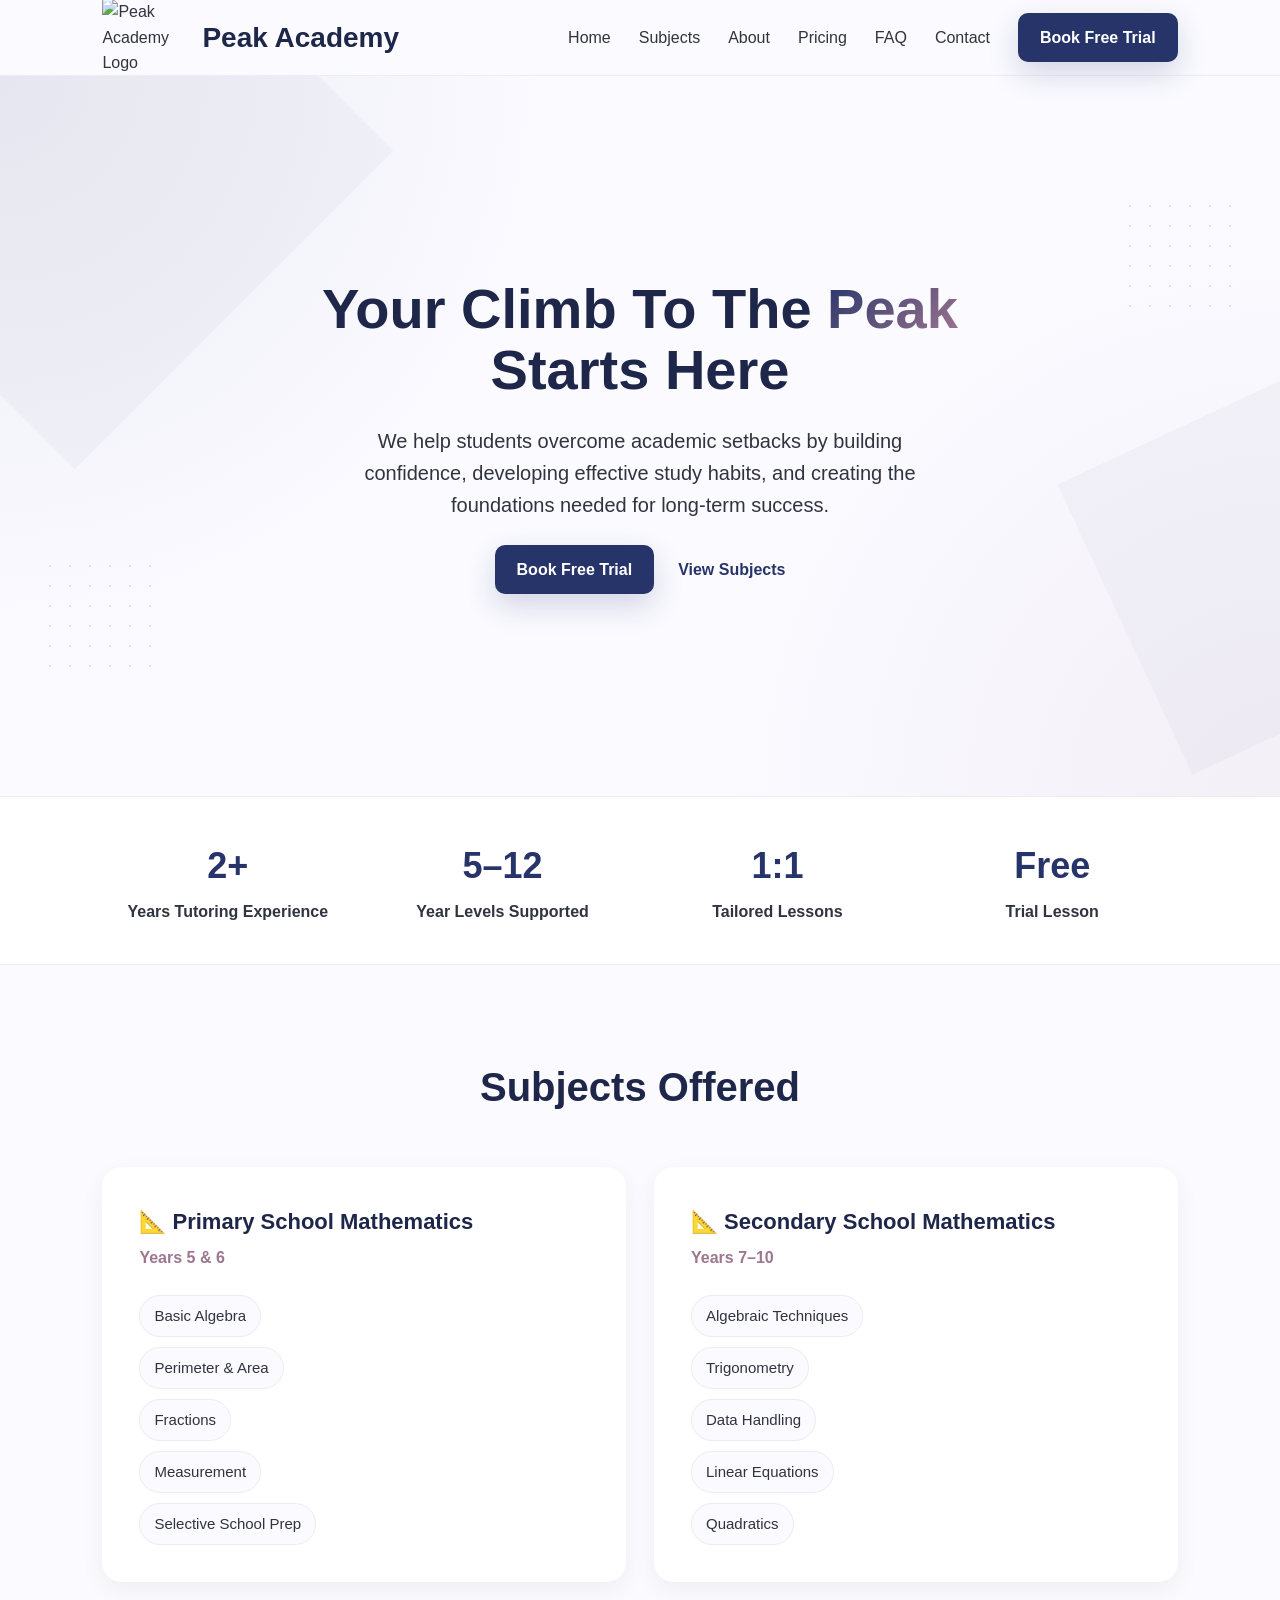
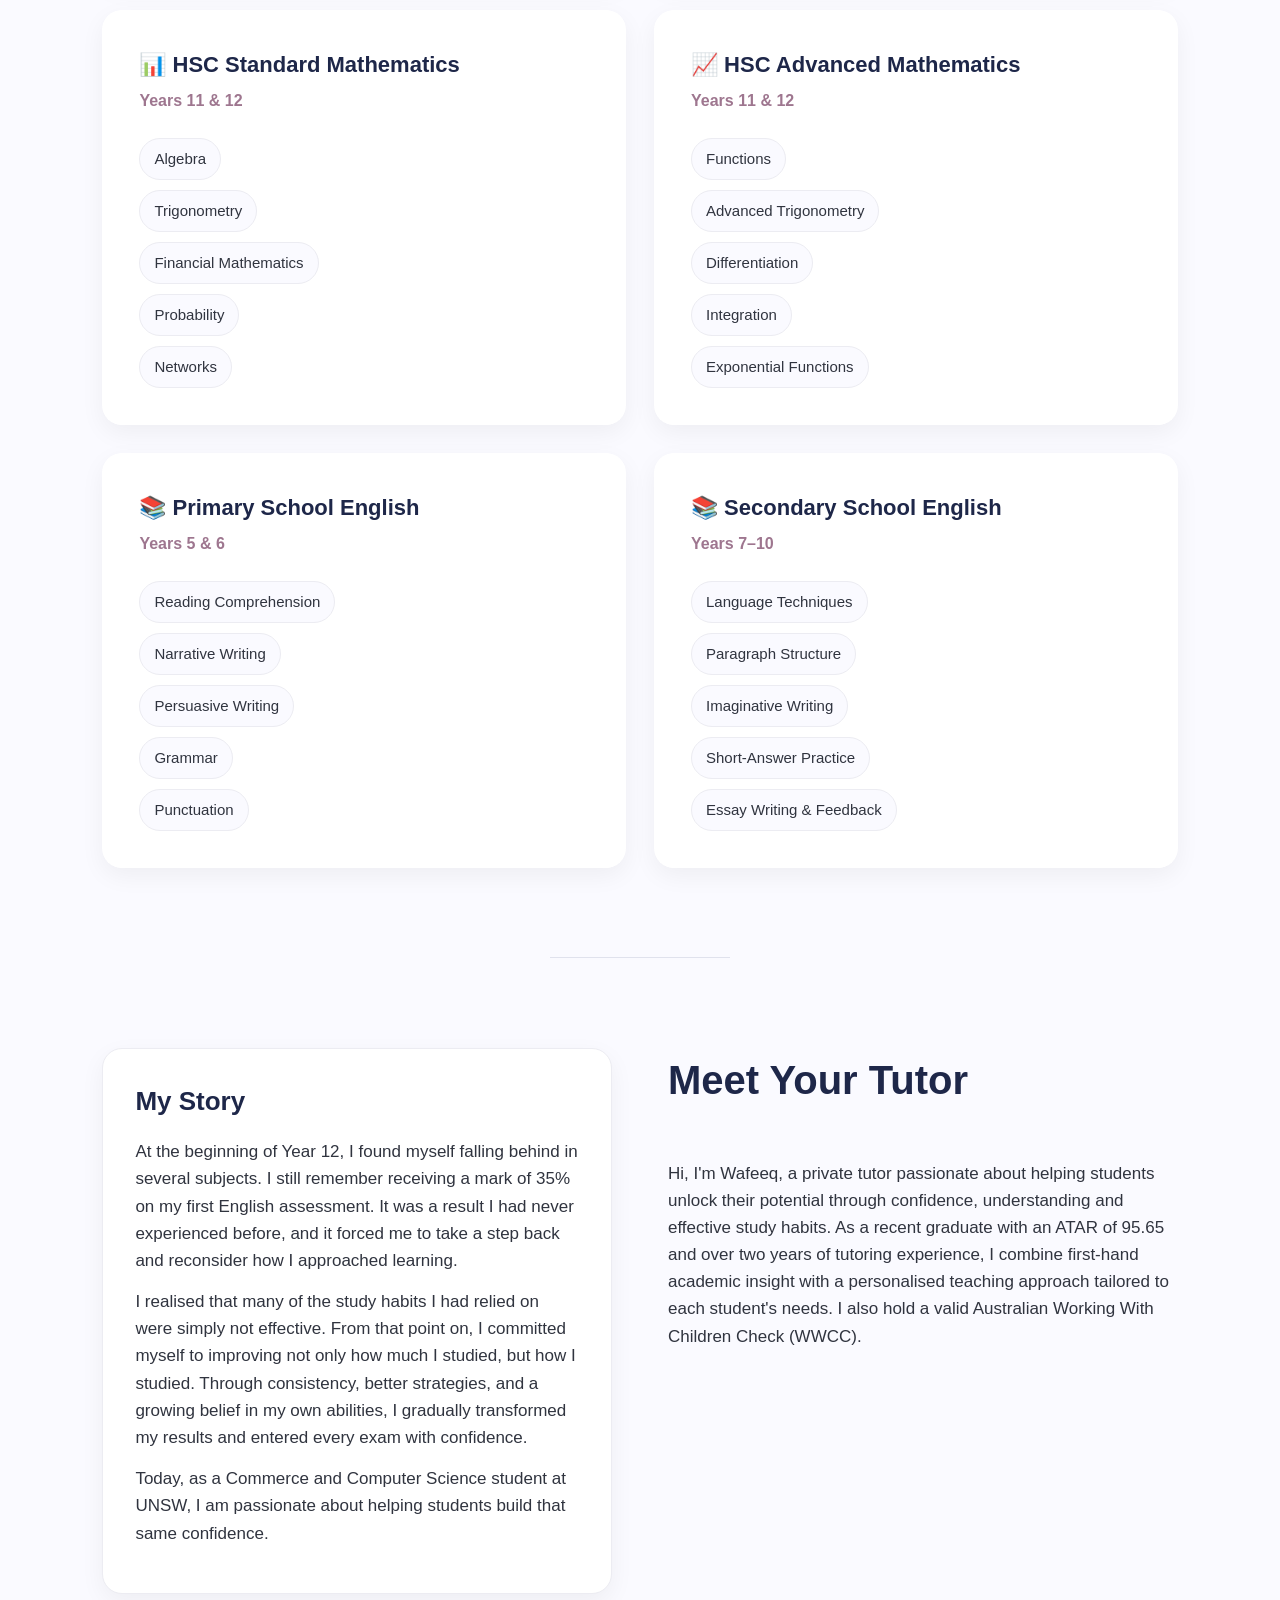
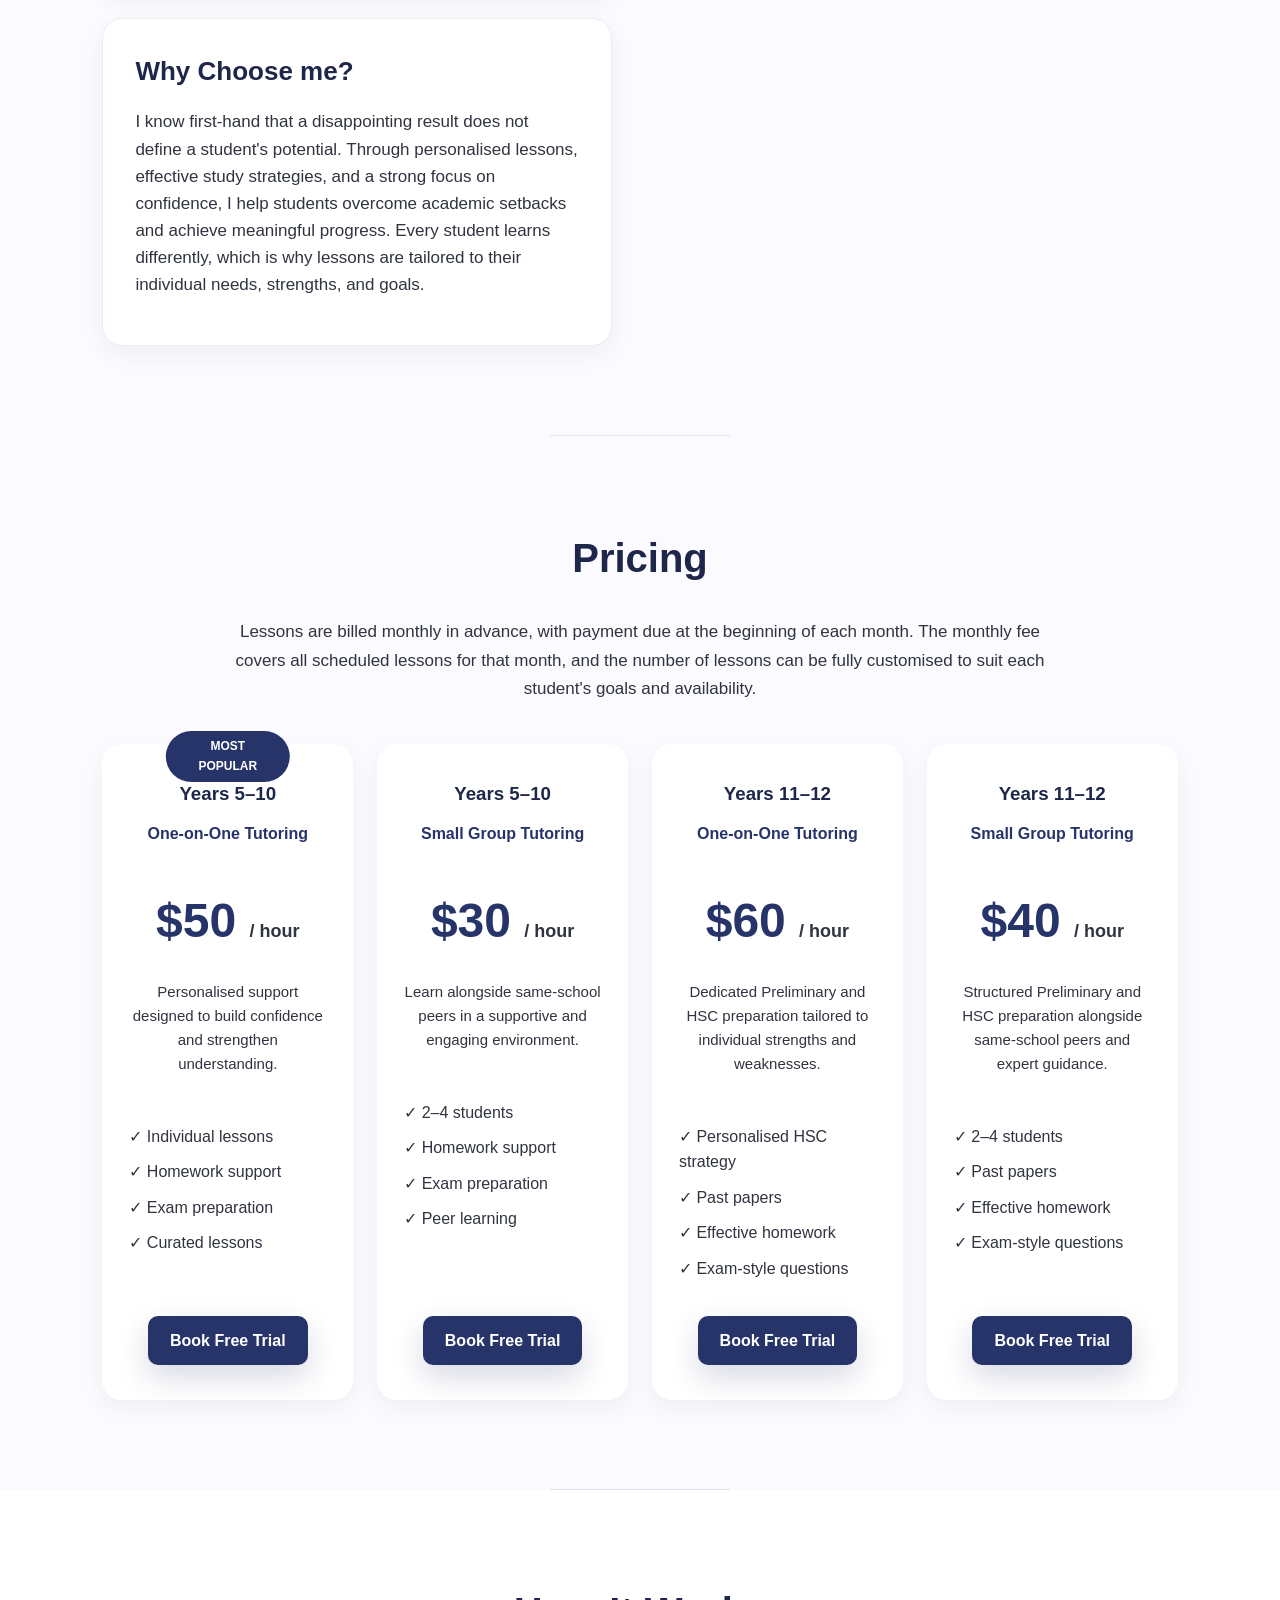
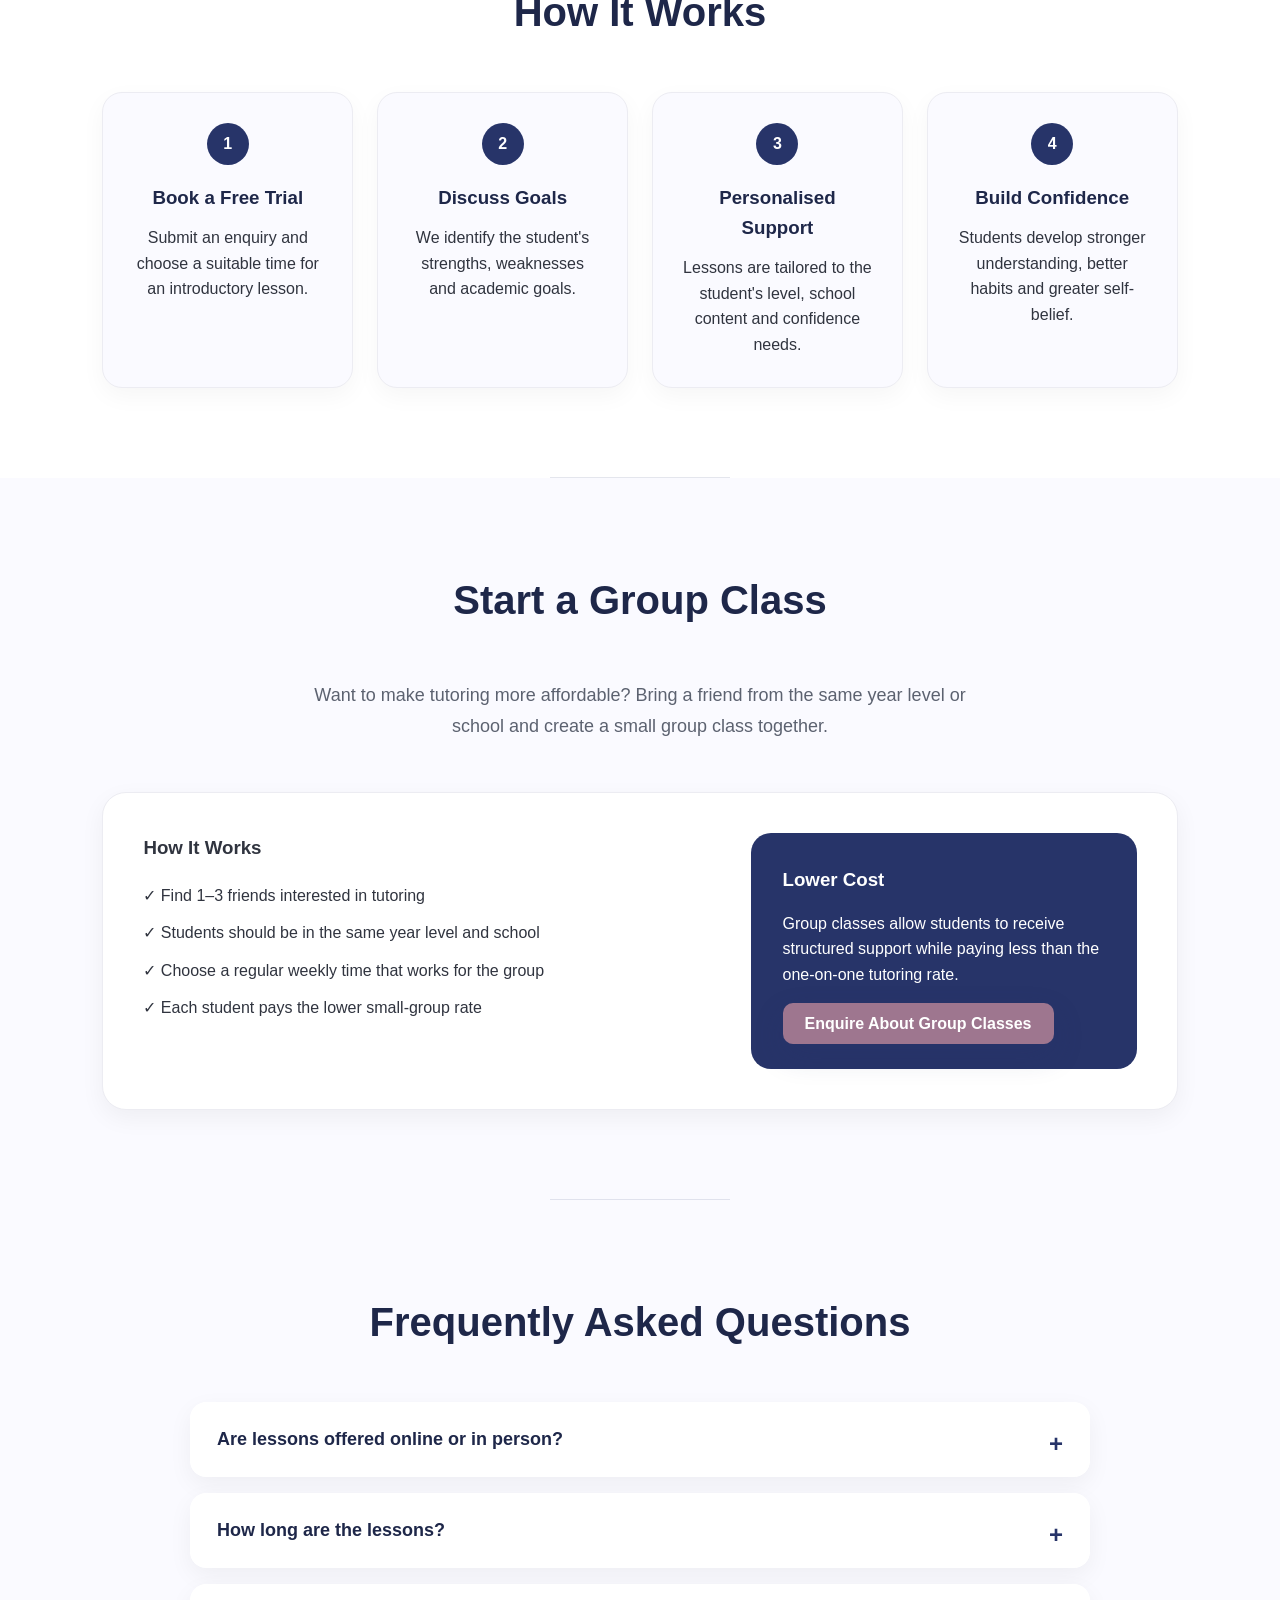
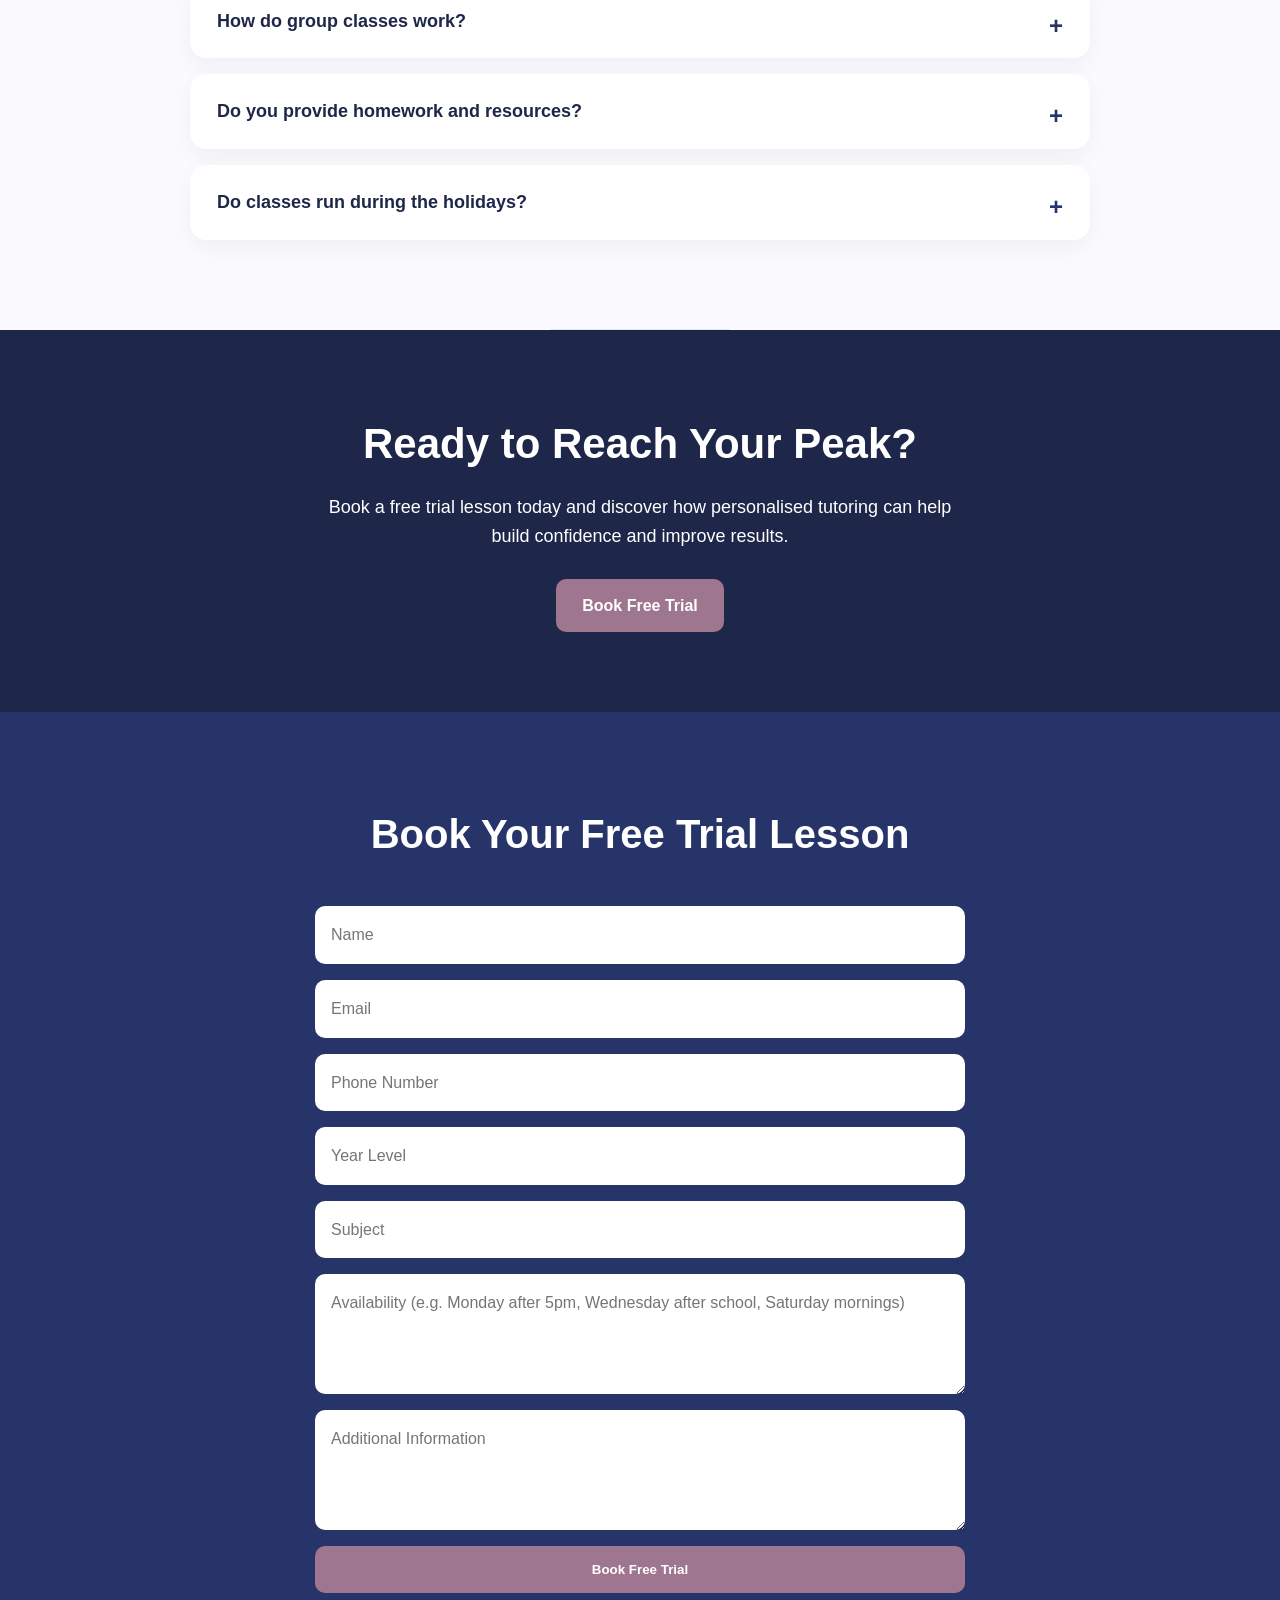
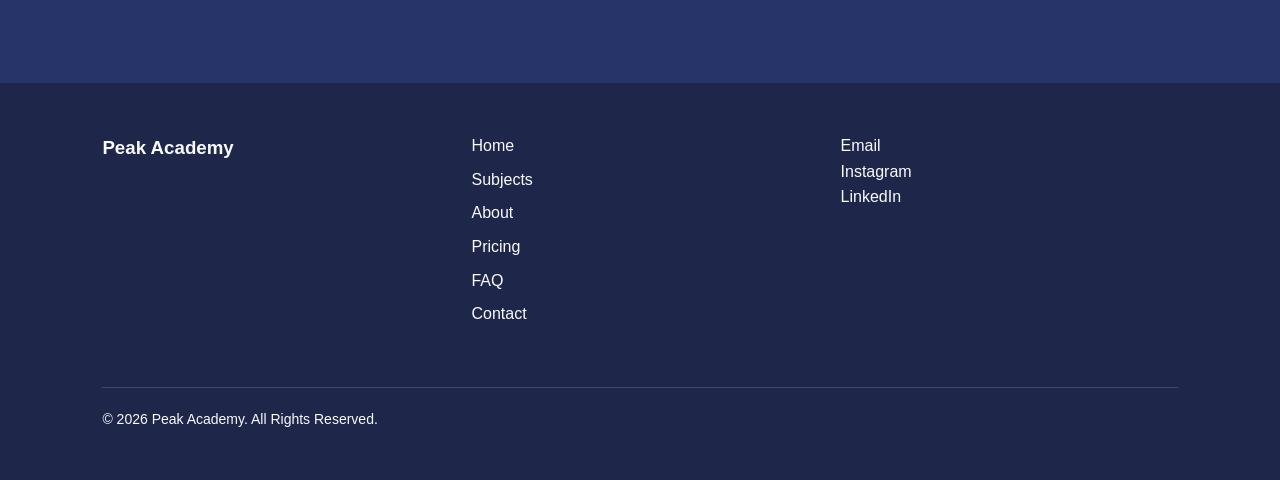
==== site.html @ f1b3b571 "Add files via upload" ====
<!DOCTYPE html>
<html lang="en">
<head>
  <meta charset="UTF-8" />
  <meta name="viewport" content="width=device-width, initial-scale=1.0" />

  <title>Peak Academy</title>

  <link rel="icon" type="image/png" href="favicon.png">

  <link rel="stylesheet" href="style.css" />
</head>
<body>

<header class="navbar">
  <div class="logo">
    <img src="logo.png" alt="Peak Academy Logo">
    <span class="company-name">Peak Academy</span>
  </div>

  <nav>
    <a href="#home">Home</a>
    <a href="#subjects">Subjects</a>
    <a href="#about">About</a>
    <a href="#pricing">Pricing</a>
    <a href="#faq">FAQ</a>
    <a href="#contact">Contact</a>
    <a href="#contact" class="nav-btn">Book Free Trial</a>
  </nav>
</header>

<section id="home" class="hero">
  <div class="hero-dots-left"></div>
  <div class="hero-dots-right"></div>

  <h1>  Your Climb To The
  <span class="gradient-text">Peak</span>
  Starts Here</h1>

  <p>
    We help students overcome academic setbacks by building confidence, developing effective study habits, and creating the foundations needed for long-term success.

  <div class="hero-buttons">
    <a href="#contact" class="primary-btn">Book Free Trial</a>
    <a href="#subjects" class="secondary-link">View Subjects</a>
  </div>
</section>


<section class="stats-section">

    <div class="stat">
        <h3>2+</h3>
        <p>Years Tutoring Experience</p>
    </div>

    <div class="stat">
        <h3>5–12</h3>
        <p>Year Levels Supported</p>
    </div>

    <div class="stat">
        <h3>1:1</h3>
        <p>Tailored Lessons</p>
    </div>

    <div class="stat">
        <h3>Free</h3>
        <p>Trial Lesson</p>
    </div>

</section>


<section id="subjects" class="section">
  <h2>Subjects Offered</h2>

  <div class="card-grid four">
    <div class="subject-card">
      <h3>📐 Primary School Mathematics</h3>
      <p>Years 5 & 6</p>
      <ul>
        <li>Basic Algebra</li>
        <li>Perimeter & Area</li>
        <li>Fractions</li>
        <li>Measurement</li>
        <li>Selective School Prep</li>
      </ul>
    </div>

    <div class="subject-card">
      <h3>📐 Secondary School Mathematics</h3>
      <p>Years 7–10</p>
      <ul>
        <li>Algebraic Techniques</li>
        <li>Trigonometry</li>
        <li>Data Handling</li>
        <li>Linear Equations</li>
        <li>Quadratics</li>
      </ul>
    </div>

    <div class="subject-card">
      <h3>📊 HSC Standard Mathematics</h3>
      <p>Years 11 & 12</p>
      <ul>
        <li>Algebra</li>
        <li>Trigonometry</li>
        <li>Financial Mathematics</li>
        <li>Probability</li>
        <li>Networks</li>
      </ul>
    </div>

    <div class="subject-card">
      <h3>📈 HSC Advanced Mathematics</h3>
      <p>Years 11 & 12</p>
      <ul>
        <li>Functions</li>
        <li>Advanced Trigonometry</li>
        <li>Differentiation</li>
        <li>Integration</li>
        <li>Exponential Functions</li>
      </ul>
    </div>

    <div class="subject-card">
      <h3>📚 Primary School English</h3>
      <p>Years 5 & 6</p>
      <ul>
        <li>Reading Comprehension</li>
        <li>Narrative Writing</li>
        <li>Persuasive Writing</li>
        <li>Grammar</li>
        <li>Punctuation</li>
      </ul>
    </div>

    <div class="subject-card">
      <h3>📚 Secondary School English</h3>
      <p>Years 7–10</p>
      <ul>
        <li>Language Techniques</li>
        <li>Paragraph Structure</li>
        <li>Imaginative Writing</li>
        <li>Short-Answer Practice</li>
        <li>Essay Writing & Feedback</li>
      </ul>
    </div>
  </div>
</section>

<section id="about" class="section about">
  <div class="about-left">
    <div class="about-info-card">
      <h3>My Story</h3>

      <p>
        At the beginning of Year 12, I found myself falling behind in several subjects. I still remember receiving a mark of 35% on my first English assessment. It was a result I had never experienced before, and it forced me to take a step back and reconsider how I approached learning.
      </p>

      <p>
        I realised that many of the study habits I had relied on were simply not effective. From that point on, I committed myself to improving not only how much I studied, but how I studied. Through consistency, better strategies, and a growing belief in my own abilities, I gradually transformed my results and entered every exam with confidence.
      </p>

      <p>
        Today, as a Commerce and Computer Science student at UNSW, I am passionate about helping students build that same confidence.
      </p>
    </div>

    <div class="about-info-card">
      <h3>Why Choose me?</h3>

      <p>
       I know first-hand that a disappointing result does not define a student's potential. Through personalised lessons, effective study strategies, and a strong focus on confidence, I help students overcome academic setbacks and achieve meaningful progress. Every student learns differently, which is why lessons are tailored to their individual needs, strengths, and goals.
      </p>
    </div>
  </div>

  <div class="about-right">
    <h2>Meet Your Tutor</h2>

    <p>
      Hi, I'm Wafeeq, a private tutor passionate about helping students unlock their potential through confidence, understanding and effective study habits. As a recent graduate with an ATAR of 95.65 and over two years of tutoring experience, I combine first-hand academic insight with a personalised teaching approach tailored to each student's needs. I also hold a valid Australian Working With Children Check (WWCC).
    </p>
  </div>
</section>

<section id="pricing" class="section">
  <h2>Pricing</h2>

  <p class="pricing-note">
    Lessons are billed monthly in advance, with payment due at the beginning of each month. The monthly fee covers all scheduled lessons for that month, and the number of lessons can be fully customised to suit each student's goals and availability.
  </p>

  <div class="pricing-grid">
    <div class="pricing-card popular">
      <div class="popular-badge">Most Popular</div>

      <h3>Years 5–10</h3>
      <p class="pricing-type">One-on-One Tutoring</p>

      <div class="price">$50 <span>/ hour</span></div>

      <p class="pricing-desc">
        Personalised support designed to build confidence and strengthen understanding.
      </p>

      <ul>
        <li>✓ Individual lessons</li>
        <li>✓ Homework support</li>
        <li>✓ Exam preparation</li>
        <li>✓ Curated lessons</li>
      </ul>

      <a href="#contact" class="primary-btn">Book Free Trial</a>
    </div>

    <div class="pricing-card">
      <h3>Years 5–10</h3>
      <p class="pricing-type">Small Group Tutoring</p>

      <div class="price">$30 <span>/ hour</span></div>

      <p class="pricing-desc">
        Learn alongside same-school peers in a supportive and engaging environment.
      </p>

      <ul>
        <li>✓ 2–4 students</li>
        <li>✓ Homework support</li>
        <li>✓ Exam preparation</li>
        <li>✓ Peer learning</li>
      </ul>

      <a href="#contact" class="primary-btn">Book Free Trial</a>
    </div>

    <div class="pricing-card">
      <h3>Years 11–12</h3>
      <p class="pricing-type">One-on-One Tutoring</p>

      <div class="price">$60 <span>/ hour</span></div>

      <p class="pricing-desc">
        Dedicated Preliminary and HSC preparation tailored to individual strengths and weaknesses.
      </p>

      <ul>
        <li>✓ Personalised HSC strategy</li>
        <li>✓ Past papers</li>
        <li>✓ Effective homework</li>
        <li>✓ Exam-style questions</li>
      </ul>

      <a href="#contact" class="primary-btn">Book Free Trial</a>
    </div>

    <div class="pricing-card">
      <h3>Years 11–12</h3>
      <p class="pricing-type">Small Group Tutoring</p>

      <div class="price">$40 <span>/ hour</span></div>

      <p class="pricing-desc">
        Structured Preliminary and HSC preparation alongside same-school peers and expert guidance.
      </p>

      <ul>
        <li>✓ 2–4 students</li>
        <li>✓ Past papers</li>
        <li>✓ Effective homework</li>
        <li>✓ Exam-style questions</li>
      </ul>

      <a href="#contact" class="primary-btn">Book Free Trial</a>
    </div>
  </div>
</section>

<section class="section how-it-works">
  <h2>How It Works</h2>

  <div class="steps-grid">
    <div class="step-card">
      <span>1</span>
      <h3>Book a Free Trial</h3>
      <p>Submit an enquiry and choose a suitable time for an introductory lesson.</p>
    </div>

    <div class="step-card">
      <span>2</span>
      <h3>Discuss Goals</h3>
      <p>We identify the student's strengths, weaknesses and academic goals.</p>
    </div>

    <div class="step-card">
      <span>3</span>
      <h3>Personalised Support</h3>
      <p>Lessons are tailored to the student's level, school content and confidence needs.</p>
    </div>

    <div class="step-card">
      <span>4</span>
      <h3>Build Confidence</h3>
      <p>Students develop stronger understanding, better habits and greater self-belief.</p>
    </div>
  </div>
</section>

<section class="section section-light group-enrol">
  <h2>Start a Group Class</h2>

  <p class="section-subtitle">
    Want to make tutoring more affordable? Bring a friend from the same year level or school and create a small group class together.
  </p>

  <div class="group-card">
    <div>
      <h3>How It Works</h3>

      <ul>
        <li>✓ Find 1–3 friends interested in tutoring</li>
        <li>✓ Students should be in the same year level and school</li>
        <li>✓ Choose a regular weekly time that works for the group</li>
        <li>✓ Each student pays the lower small-group rate</li>
      </ul>
    </div>

    <div class="group-highlight">
      <h3>Lower Cost</h3>
      <p>
        Group classes allow students to receive structured support while paying less than the one-on-one tutoring rate.
      </p>

      <a href="#contact" class="primary-btn">Enquire About Group Classes</a>
    </div>
  </div>
</section>

<section id="faq" class="section faq-section">
  <h2>Frequently Asked Questions</h2>

  <div class="faq-container">
    <details class="faq-item">
      <summary>Are lessons offered online or in person?</summary>
      <p>Lessons are primarily conducted online. However, in-person arrangements can be made depending on location and availability.</p>
    </details>

    <details class="faq-item">
      <summary>How long are the lessons?</summary>
      <p>In one-on-one classes, lesson length can be chosen based on the student's needs. In group classes, lessons usually range from 1 to 2 hours.</p>
    </details>

    <details class="faq-item">
      <summary>How do group classes work?</summary>
      <p>Group classes consist of 2–4 students in the same year level and school, helping students prepare for similar topics and assessments.</p>
    </details>

    <details class="faq-item">
      <summary>Do you provide homework and resources?</summary>
      <p>Yes. Resources include guided homework, custom-made exams and OneNote topic explanations students can review at any time.</p>
    </details>

    <details class="faq-item">
      <summary>Do classes run during the holidays?</summary>
      <p>Yes. Classes continue within school holidays which help the student move ahead of their peers or prepare themselves for the next term by working on weaknesses.</p>

  </div>
</section>

<section class="final-cta">
  <h2>Ready to Reach Your Peak?</h2>
  <p>
    Book a free trial lesson today and discover how personalised tutoring can help build confidence and improve results.
  </p>
  <a href="#contact" class="cta-light-btn">Book Free Trial</a>
</section>

<section id="contact" class="booking">
  <h2>Book Your Free Trial Lesson</h2>

<form
    action="https://formspree.io/f/xvzybzbp"
    method="POST"
>

    <input
        type="hidden"
        name="_next"
        value="success.html"
    >

    <input
        type="text"
        name="name"
        placeholder="Name"
        required
    >

    <input
        type="email"
        name="email"
        placeholder="Email"
        required
    >

    <input
        type="tel"
        name="phone"
        placeholder="Phone Number"
    >

    <input
        type="text"
        name="year_level"
        placeholder="Year Level"
    >

    <input
        type="text"
        name="subject"
        placeholder="Subject"
    >

    <textarea
        name="availability"
        placeholder="Availability (e.g. Monday after 5pm, Wednesday after school, Saturday mornings)"
    ></textarea>

    <textarea
        name="message"
        placeholder="Additional Information"
    ></textarea>

    <button type="submit">
        Book Free Trial
    </button>

</form>
</section>

<footer>
  <div>
    <h3>Peak Academy</h3>
  </div>

  <div>
    <a href="#home">Home</a>
    <a href="#subjects">Subjects</a>
    <a href="#about">About</a>
    <a href="#pricing">Pricing</a>
    <a href="#faq">FAQ</a>
    <a href="#contact">Contact</a>
  </div>

  <div>
    <p>Email</p>
    <p>Instagram</p>
    <p>LinkedIn</p>
  </div>

  <p class="copyright">© 2026 Peak Academy. All Rights Reserved.</p>
</footer>

</body>
</html>
---- style.css ----
* {
  margin: 0;
  padding: 0;
  box-sizing: border-box;
}

html {
  scroll-behavior: smooth;
}

body {
  font-family: Inter, Arial, sans-serif;
  background: #FAFAFF;
  color: #30343F;
  line-height: 1.6;
}

h1,
h2,
h3 {
    font-family: "Poppins", sans-serif;
}

.navbar {
  position: sticky;
  top: 0;
  z-index: 100;
  height: 76px;
  padding: 0 8%;
  background: #FAFAFF;
  display: flex;
  align-items: center;
  justify-content: space-between;
  border-bottom: 1px solid #ECECF2;
}

.logo {
    display: flex;
    align-items: center;
    gap: 0px;
}

.logo img {
    width: 100px;
    height: auto;
    display: block;
}

.company-name {
    font-size: 28px;
    font-weight: 700;
    color: #1E2749;
    line-height: 1;
}
nav {
  display: flex;
  align-items: center;
  gap: 28px;
}

nav a {
  text-decoration: none;
  color: #30343F;
  font-weight: 500;
}

.nav-btn,
.primary-btn {
  background: #273469;
  color: white;
  padding: 12px 22px;
  border-radius: 10px;
  text-decoration: none;
  font-weight: 600;
  transition: 0.25s;
    box-shadow:
    0 12px 30px
    rgba(39,52,105,.18);
}

.nav-btn:hover,
.primary-btn:hover {
  background: #1E2749;
  transform: translateY(-2px);
}

.hero {
  min-height: 80vh;
  padding: 80px 8%;
  display: flex;
  flex-direction: column;
  justify-content: center;
  align-items: center;
  text-align: center;

  position: relative;
  overflow: hidden;
    background:
    radial-gradient(
        circle at top left,
        rgba(39,52,105,.08),
        transparent 35%
    ),

    radial-gradient(
        circle at bottom right,
        rgba(158,118,143,.08),
        transparent 35%
    ),

    #FAFAFF;
}

.hero::before {
  content: "";
  position: absolute;

  width: 450px;
  height: 450px;

  top: -150px;
  left: -150px;

  background: rgba(39, 52, 105, 0.03);

  transform: rotate(45deg);

  z-index: 0;
}

.hero::after {
  content: "";
  position: absolute;

  width: 320px;
  height: 320px;

  bottom: 74px;
  right: -150px;

  background: rgba(39, 52, 105, 0.03);

  transform: rotate(65deg);

  z-index: 0;
}

.hero-dots-left,
.hero-dots-right {
  position: absolute;
  width: 120px;
  height: 120px;

  background-image:
    radial-gradient(
      rgba(39,52,105,.12) 1.5px,
      transparent 1.5px
    );

  background-size: 20px 20px;

  z-index: 0;
}

.hero-dots-left {
  left: 40px;
  bottom: 120px;
}

.hero-dots-right {
  right: 40px;
  top: 120px;
}

.hero-logo {
  width: 600px;
  height: auto;
  margin-bottom: 4px;
}

h1 {
  font-size: 56px;
  max-width: 700px;
  color: #1E2749;
  line-height: 1.1;
}

.hero p {
  font-size: 20px;
  margin: 24px 0;
  max-width: 600px;
}

.hero-buttons {
  display: flex;
  gap: 24px;
  align-items: center;
}

.secondary-link {
  color: #273469;
  font-weight: 600;
  text-decoration: none;
}

.section {
  padding: 90px 8%;
}

.section h2 {
  text-align: center;
  font-size: 40px;
  color: #1E2749;
  margin-bottom: 48px;
}

.card-grid {
  display: grid;
  gap: 28px;
}

.three {
  grid-template-columns: repeat(3, 1fr);
}

.four {
  grid-template-columns: repeat(2, 1fr);
}

.card,
.subject-card,
.testimonial,
.pricing-card {
  background: white;
  border: 1px solid #ECECF2;
  border-radius: 20px;
  padding: 34px 26px;
  text-align: center;
  box-shadow: 0 8px 24px rgba(0,0,0,.05);
  transition: 0.25s;
}



.pricing-card:hover {
  transform: translateY(-6px);
  box-shadow: 0 14px 32px rgba(0,0,0,.08);
}

.pricing-grid {
  display: grid;
  grid-template-columns: repeat(4, 1fr);
  gap: 24px;
  max-width: 1400px;
  margin: 0 auto;
}

.pricing-type {
  color: #273469;
  font-weight: 700;
  margin-bottom: 16px;
}

.pricing-desc {
  color: #30343F;
  font-size: 15px;
  margin-bottom: 24px;
}

.pricing-card ul {
  list-style: none;
  text-align: left;
  margin: 24px 0 32px;
  padding: 0;
}

.pricing-card li {
  margin-bottom: 10px;
}

@media (max-width: 1200px) {
  .pricing-grid {
    grid-template-columns: repeat(2, 1fr);
  }
}

@media (max-width: 700px) {
  .pricing-grid {
    grid-template-columns: 1fr;
  }
}

.card h3,
.subject-card h3,
.pricing-card h3 {
  color: #1E2749;
  margin-bottom: 12px;
}

.icon {
  font-size: 32px;
  margin-bottom: 16px;
}

.pricing-card {
  max-width: 450px;
  margin: 0 auto;
  border-radius: 20px;
  text-align: center;
}

.price {
  font-size: 48px;
  font-weight: 700;
  color: #273469;
  margin: 20px 0;
}

.price span {
  font-size: 18px;
  color: #30343F;
}

.pricing-card ul,
.subject-card ul {
  list-style: none;
  margin: 24px 0;
}

.subject-card {
  transition: 0.25s;
}

.subject-card {
  text-align: left;
  padding: 36px;
  min-height: 280px;
  position: relative;
}

.subject-card h3 {
  font-size: 22px;
  margin-bottom: 6px;
}

.subject-card p {
  color: #9E768F;
  font-weight: 700;
  margin-bottom: 24px;
}

.subject-card ul {
  display: grid;
  gap: 10px;
  margin: 0;
  padding: 0;
}

.subject-card li {
  background: #FAFAFF;
  border: 1px solid #ECECF2;
  border-radius: 999px;
  padding: 8px 14px;
  font-size: 15px;
  width: fit-content;
}


.subject-card:hover {
  background: #273469;
  color: white;
  transform: translateY(-4px);
}

.subject-card:hover h3,
.subject-card:hover p {
  color: white;
}

.subject-card:hover li {
  background: rgba(255,255,255,0.12);
  border-color: rgba(255,255,255,0.25);
  color: white;
}

.subject-card:hover h3 {
  color: white;
}

.about {
  display: grid;
  grid-template-columns: 1fr 1fr;
  gap: 56px;
  align-items: start;
}

.about-left {
  display: flex;
  flex-direction: column;
  gap: 24px;
}

.about-info-card {
  background: white;
  border: 1px solid #ECECF2;
  border-radius: 20px;
  padding: 32px;
  box-shadow: 0 8px 24px rgba(0,0,0,.05);
}

.about-info-card h3 {
  color: #1E2749;
  font-size: 26px;
  margin-bottom: 16px;
}

.about-info-card p {
  margin-bottom: 14px;
  font-size: 17px;
}

.about-right p {
  font-size: 17px;
  margin-bottom: 20px;
}

.about h2 {
  text-align: left;
}


.highlight-box {
  margin-top: 24px;
  padding: 24px;
  background: #9E768F15;
  border-left: 4px solid #9E768F;
  border-radius: 14px;
  display: flex;
  flex-direction: column;
  gap: 8px;
}

.booking {
  background: #273469;
  padding: 90px 8%;
  text-align: center;
}

.booking h2 {
  color: white;
  font-size: 40px;
  margin-bottom: 40px;
}

form {
  max-width: 650px;
  margin: 0 auto;
  display: grid;
  gap: 16px;
}

input,
textarea {
  padding: 16px;
  border-radius: 10px;
  border: none;
  font: inherit;
}

textarea {
  min-height: 120px;
  resize: vertical;
}

button {
  background: #9E768F;
  color: white;
  border: none;
  padding: 16px;
  border-radius: 10px;
  font-weight: 700;
  cursor: pointer;
  transition: 0.25s;
}

button:hover {
  opacity: 0.9;
}

footer {
  background: #1E2749;
  color: #FAFAFF;
  padding: 50px 8%;
  display: grid;
  grid-template-columns: repeat(3, 1fr);
  gap: 32px;
}

footer a {
  display: block;
  color: #FAFAFF;
  text-decoration: none;
  margin-bottom: 8px;
}

.copyright {
  grid-column: 1 / -1;
  border-top: 1px solid rgba(255,255,255,.15);
  padding-top: 20px;
  margin-top: 20px;
  font-size: 14px;
}

.faq-container {
  max-width: 900px;
  margin: 0 auto;
  display: grid;
  gap: 16px;
}

.faq-item {
  background: white;
  border: 1px solid #ECECF2;
  border-radius: 16px;
  padding: 0;
  box-shadow: 0 8px 24px rgba(0,0,0,.05);
  overflow: hidden;
}

.faq-item summary {
  cursor: pointer;
  padding: 22px 26px;
  font-weight: 700;
  color: #1E2749;
  font-size: 18px;
  list-style: none;
  position: relative;
}

.faq-item summary::-webkit-details-marker {
  display: none;
}

.faq-item summary::after {
  content: "+";
  position: absolute;
  right: 26px;
  font-size: 24px;
  color: #273469;
}

.faq-item[open] summary::after {
  content: "−";
}

.faq-item p {
  padding: 0 26px 24px;
  color: #30343F;
  font-size: 16px;
}

.pricing-note {
  max-width: 850px;
  margin: -20px auto 40px;
  text-align: center;
  font-size: 17px;
  color: #30343F;
  line-height: 1.7;
}

@media (max-width: 900px) {
  nav {
    display: none;
  }

  h1 {
    font-size: 40px;
  }

  .three,
  .four,
  .about {
    grid-template-columns: 1fr;
  }

  .about h2 {
    text-align: center;
  }
}

@media (max-width: 600px) {
  h1 {
    font-size: 32px;
  }

  .hero p {
    font-size: 18px;
  }

  .hero-buttons {
    flex-direction: column;
  }

  .section h2,
  .booking h2 {
    font-size: 32px;
  }

  footer {
    grid-template-columns: 1fr;
  }
}

.hero {
  background:
    radial-gradient(circle at top left, rgba(39, 52, 105, 0.07), transparent 38%),
    radial-gradient(circle at bottom right, rgba(158, 118, 143, 0.08), transparent 38%),
    #FAFAFF;
}

.trust-bar {
  display: flex;
  flex-wrap: wrap;
  justify-content: center;
  gap: 14px;
  margin: 8px 0 30px;
}

.trust-bar span {
  background: white;
  border: 1px solid #ECECF2;
  border-radius: 999px;
  padding: 9px 16px;
  font-size: 14px;
  font-weight: 600;
  color: #273469;
  box-shadow: 0 6px 18px rgba(0,0,0,.04);
}

.stats-section {
  display: grid;
  grid-template-columns: repeat(4, 1fr);
  gap: 24px;
  padding: 36px 8%;
  background: white;
  border-top: 1px solid #ECECF2;
  border-bottom: 1px solid #ECECF2;
}

.stat {
  text-align: center;
}

.stat h3 {
  font-size: 36px;
  color: #273469;
  margin-bottom: 4px;
}

.stat p {
  font-weight: 600;
  color: #30343F;
}

.popular {
  position: relative;
  border: 2px solid #273469;
}

.popular-badge {
  position: absolute;
  top: -14px;
  left: 50%;
  transform: translateX(-50%);
  background: #273469;
  color: white;
  padding: 6px 14px;
  border-radius: 999px;
  font-size: 12px;
  font-weight: 700;
  text-transform: uppercase;
}

.how-it-works {
  background: white;
}

.steps-grid {
  display: grid;
  grid-template-columns: repeat(4, 1fr);
  gap: 24px;
}

.step-card {
  background: #FAFAFF;
  border: 1px solid #ECECF2;
  border-radius: 20px;
  padding: 30px;
  text-align: center;
  box-shadow: 0 8px 24px rgba(0,0,0,.04);
}

.step-card span {
  display: inline-flex;
  justify-content: center;
  align-items: center;
  width: 42px;
  height: 42px;
  background: #273469;
  color: white;
  border-radius: 50%;
  font-weight: 700;
  margin-bottom: 18px;
}

.step-card h3 {
  color: #1E2749;
  margin-bottom: 12px;
}

.final-cta {
  background: #1E2749;
  color: white;
  text-align: center;
  padding: 80px 8%;
}

.final-cta h2 {
  font-size: 42px;
  margin-bottom: 16px;
}

.final-cta p {
  max-width: 650px;
  margin: 0 auto 28px;
  font-size: 18px;
}

.cta-light-btn {
  display: inline-block;
  background: #9E768F;
  color: white;
  padding: 14px 26px;
  border-radius: 10px;
  text-decoration: none;
  font-weight: 700;
}

.pricing-card {
  display: flex;
  flex-direction: column;
}

.pricing-card .primary-btn {
  margin-top: auto;
  align-self: center;
}

@media (max-width: 1000px) {
  .stats-section,
  .steps-grid {
    grid-template-columns: repeat(2, 1fr);
  }
}

@media (max-width: 650px) {
  .stats-section,
  .steps-grid {
    grid-template-columns: 1fr;
  }

  .final-cta h2 {
    font-size: 32px;
  }
}

.stats-section {
    display: grid;
    grid-template-columns: repeat(4, 1fr);
    gap: 24px;

    padding: 40px 8%;

    background: white;

    border-top: 1px solid #ECECF2;
    border-bottom: 1px solid #ECECF2;
}

.stat {
    text-align: center;
}

.stat h3 {
    font-size: 36px;
    color: #273469;
    margin-bottom: 4px;
}

.stat p {
    color: #30343F;
    font-weight: 600;
}

.why-section {
    background: #FAFAFF;
}

.why-section .card {
    text-align: left;
}

.why-icon {
    width: 56px;
    height: 56px;

    display: flex;
    align-items: center;
    justify-content: center;

    background: rgba(158, 118, 143, 0.12);

    border-radius: 14px;

    font-size: 24px;

    margin-bottom: 18px;
}

.why-section h3 {
    color: #1E2749;
    margin-bottom: 12px;
}

.why-section p {
    color: #30343F;
    line-height: 1.7;
}

@media (max-width: 900px) {

    .stats-section {
        grid-template-columns: repeat(2, 1fr);
    }

}

@media (max-width: 600px) {

    .stats-section {
        grid-template-columns: 1fr;
    }

}

.section {
    position: relative;
}

.section::after {
    content: "";
    position: absolute;
    bottom: 0;
    left: 50%;
    transform: translateX(-50%);
    width: 180px;
    height: 1px;
    background: rgba(39,52,105,.12);
}

.subject-card,
.pricing-card,
.card {
    transition: all .25s ease;
}

.subject-card:hover,
.pricing-card:hover,
.card:hover {
    transform: translateY(-8px);
}

.gradient-text {
    background: linear-gradient(
        135deg,
        #273469,
        #9E768F
    );

    background-clip: text;      /* add this */
    -webkit-background-clip: text;

    color: transparent;         /* add this */
    -webkit-text-fill-color: transparent;
}

.card,
.subject-card,
.pricing-card,
.faq-item {
    backdrop-filter: blur(10px);
    border: 1px solid rgba(255,255,255,.4);
}

.section-light {
    background: #FAFAFF;
}

.section-white {
    background: white;
}

.group-card {
  max-width: 1100px;
  margin: 0 auto;
  display: grid;
  grid-template-columns: 1.2fr 0.8fr;
  gap: 28px;
  background: white;
  border: 1px solid #ECECF2;
  border-radius: 24px;
  padding: 40px;
  box-shadow: 0 8px 24px rgba(0,0,0,.05);
}

.group-card ul {
  list-style: none;
  margin-top: 20px;
}

.group-card li {
  margin-bottom: 12px;
}

.group-highlight {
  background: #273469;
  color: white;
  border-radius: 20px;
  padding: 32px;
}

.group-highlight h3 {
  color: white;
}

.group-highlight p {
  margin: 16px 0 24px;
}

.group-highlight .primary-btn {
  background: #9E768F;
}

@media (max-width: 800px) {
  .group-card {
    grid-template-columns: 1fr;
  }
}

.section-subtitle {
    text-align: center;
    max-width: 700px;
    margin: 0 auto 50px;
    color: #5C6270;
    font-size: 18px;
    line-height: 1.7;
}
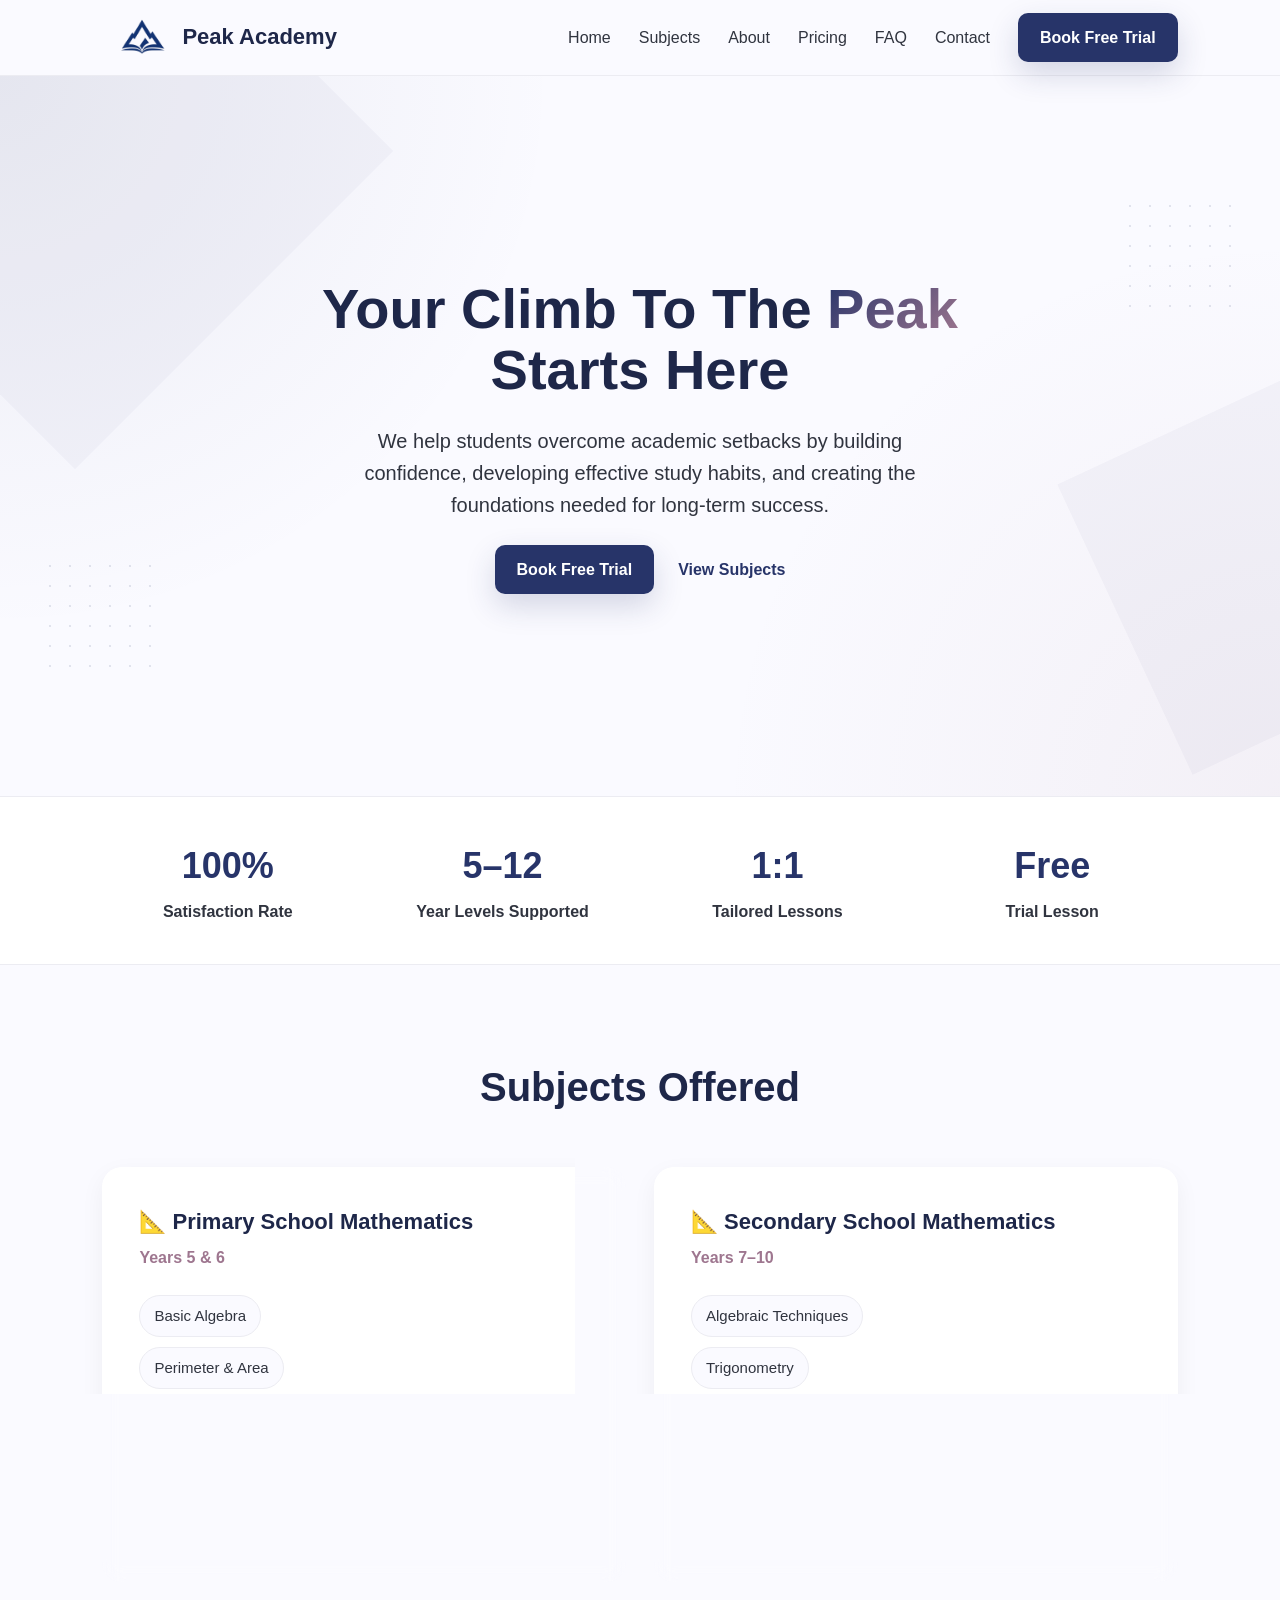
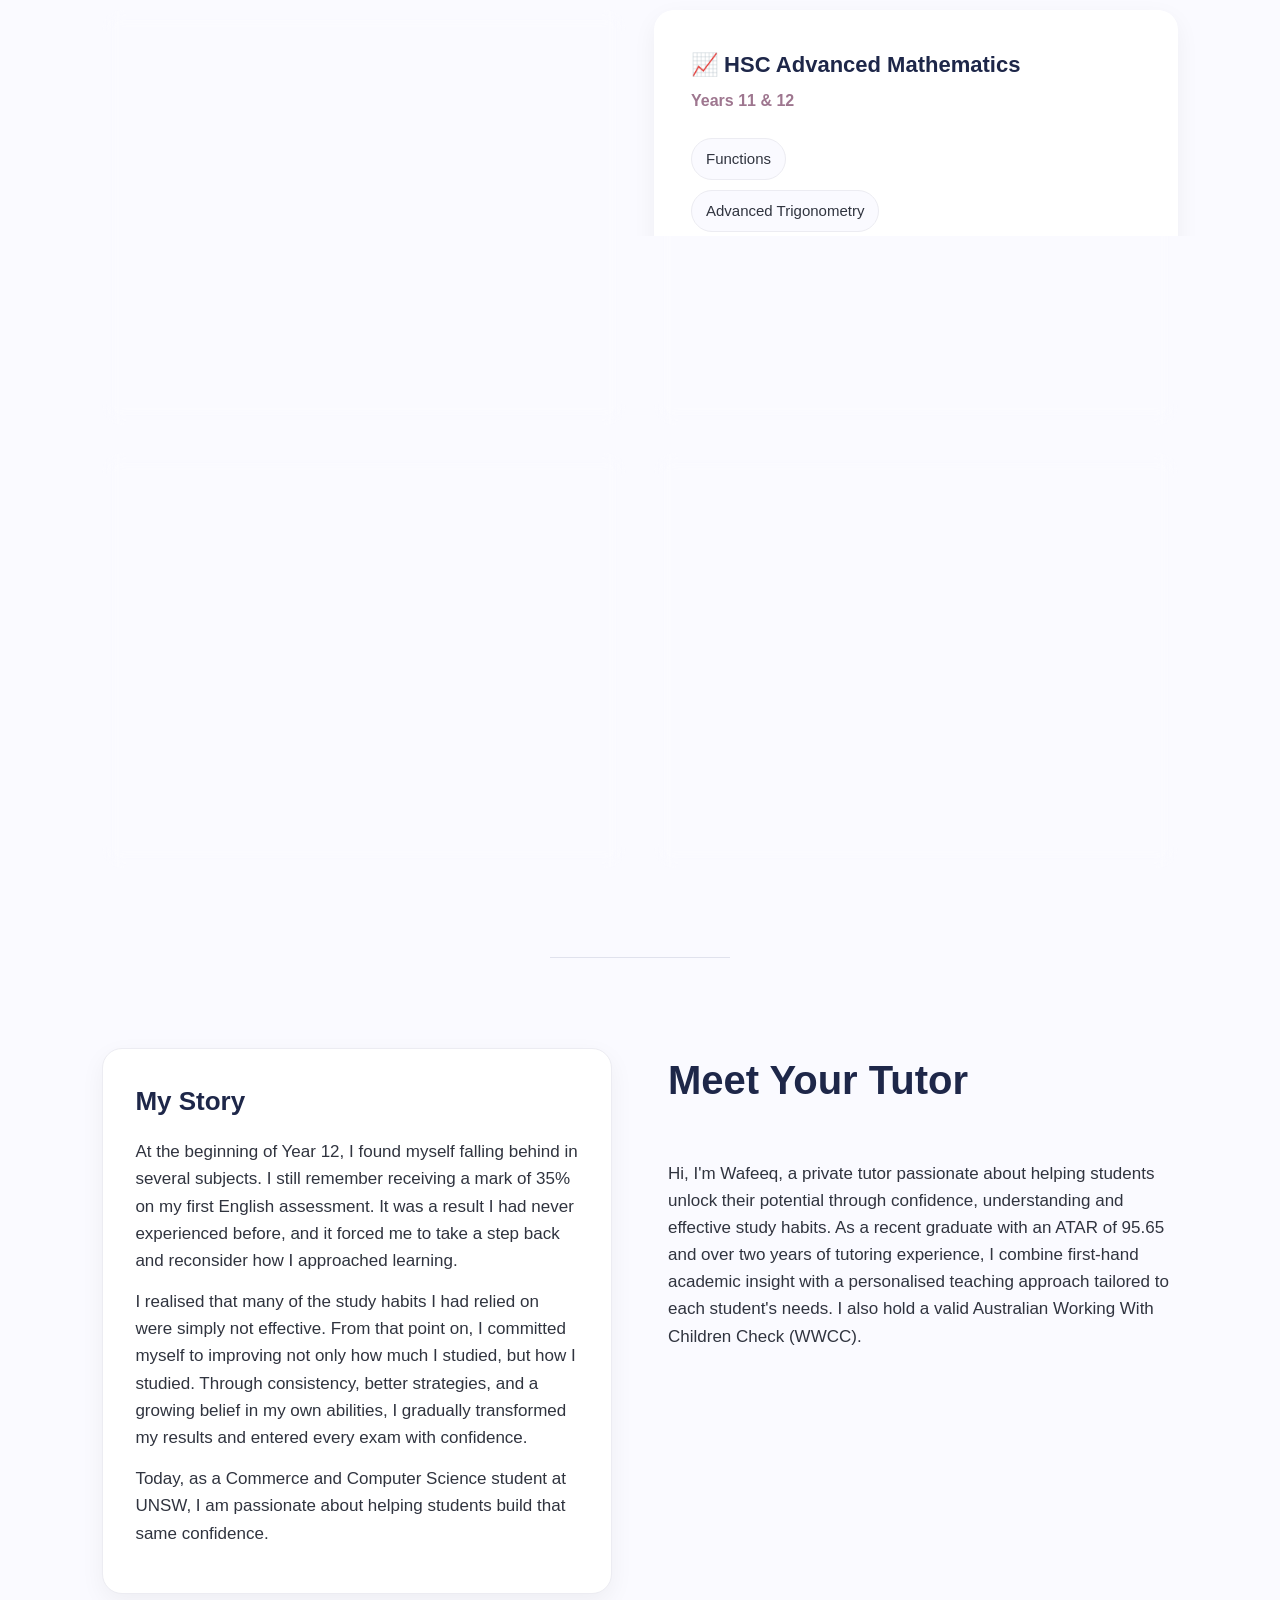
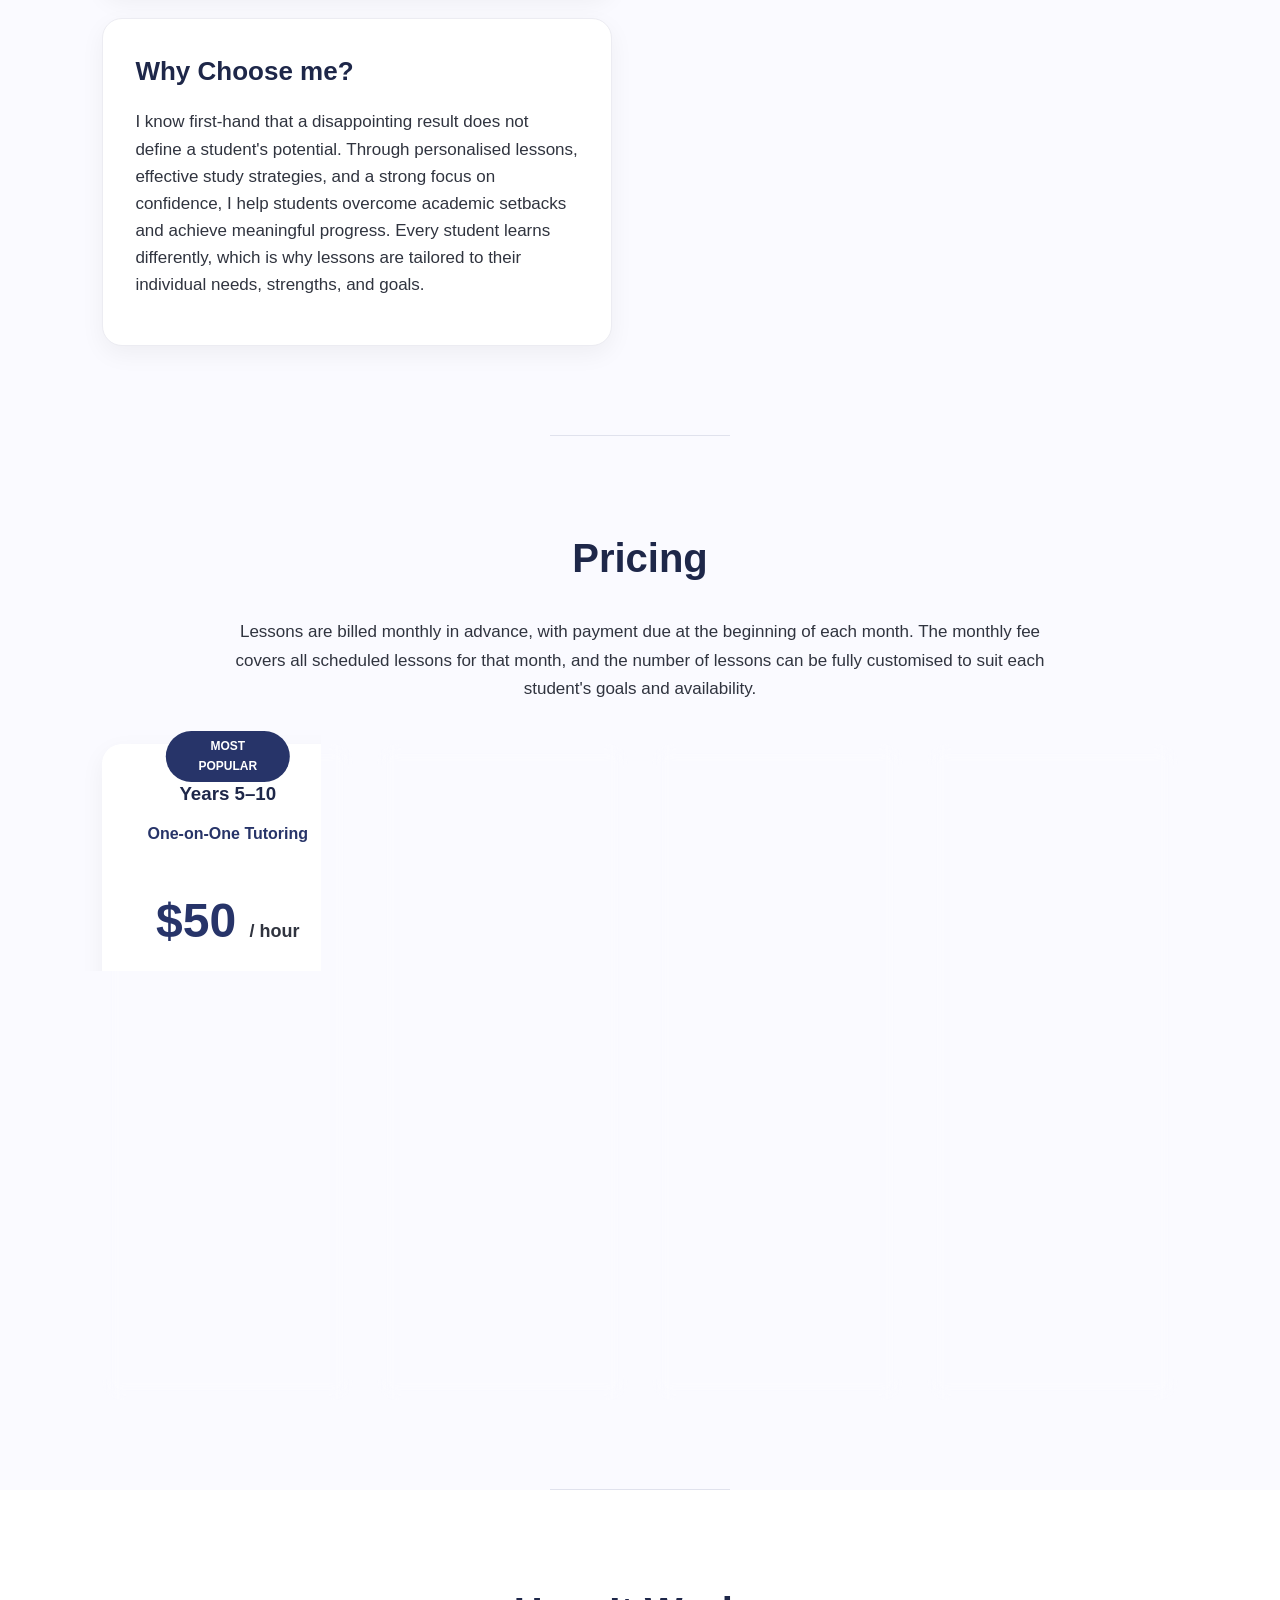
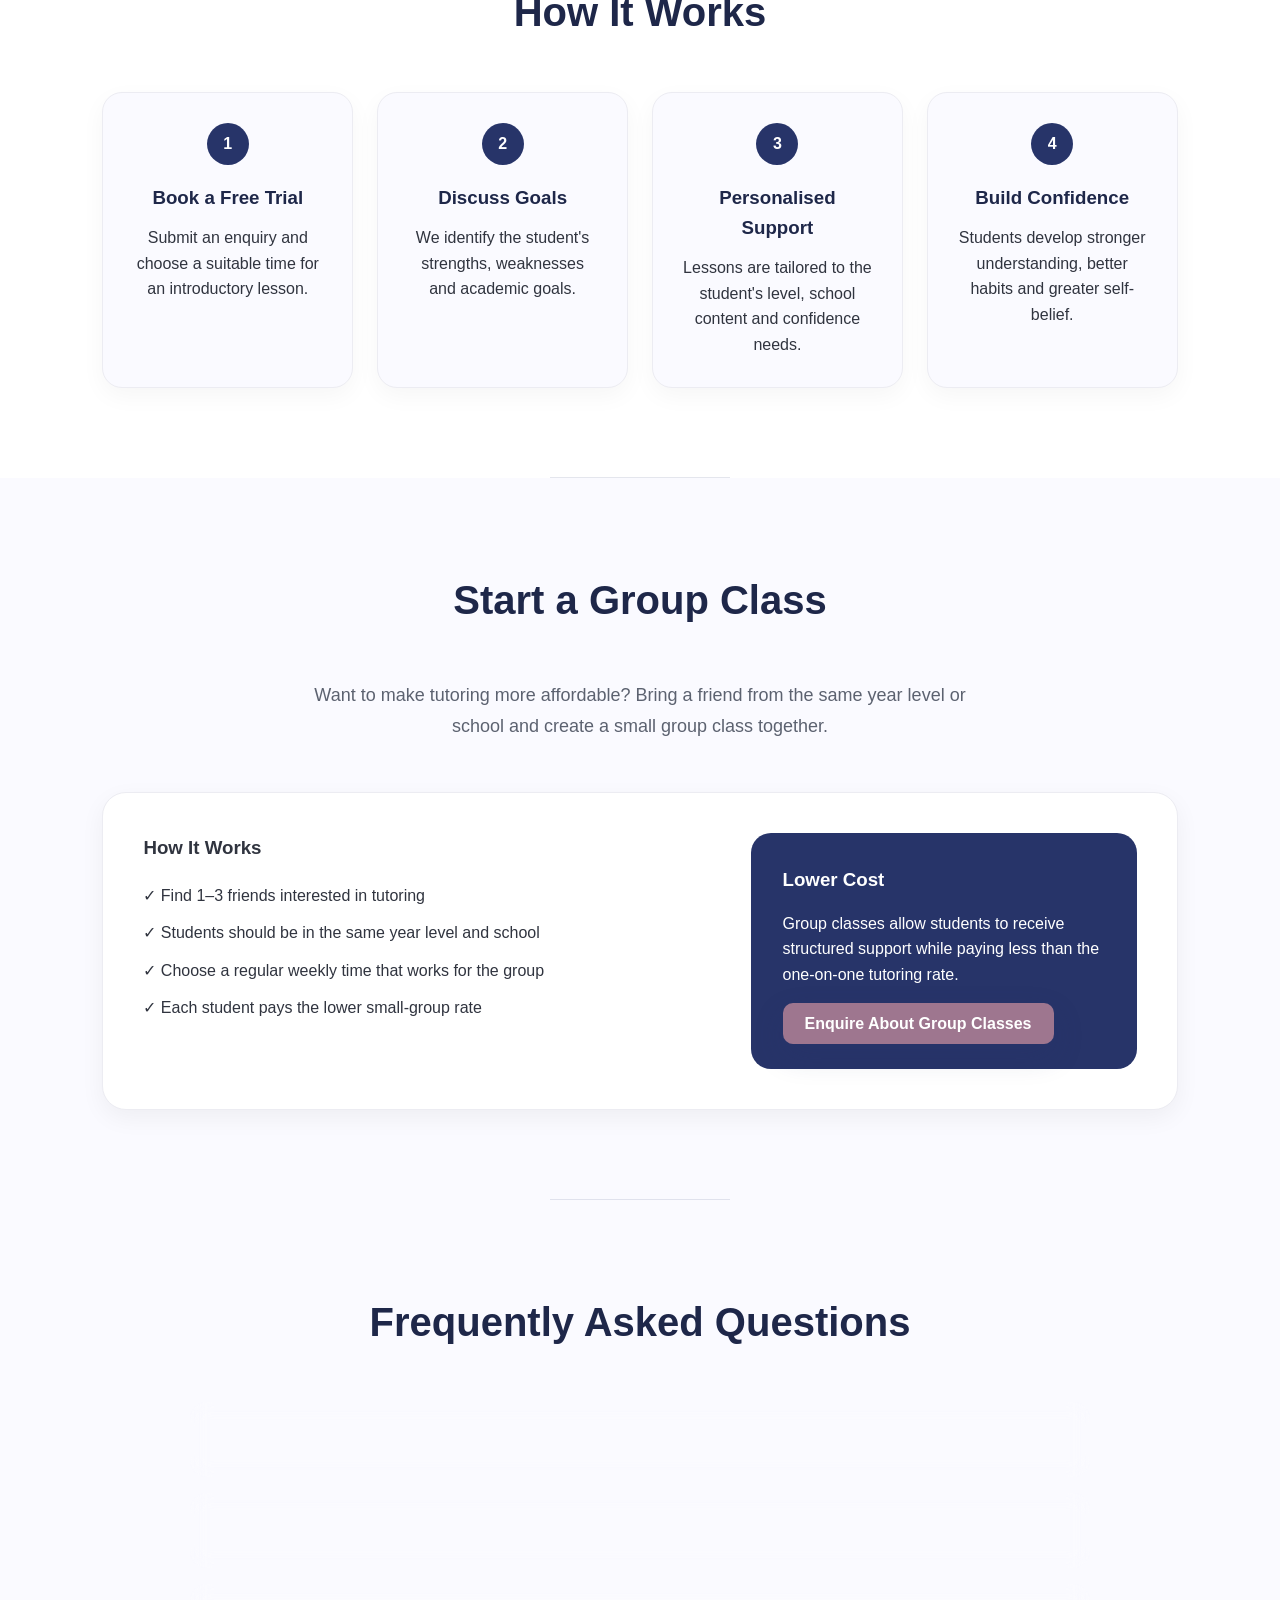
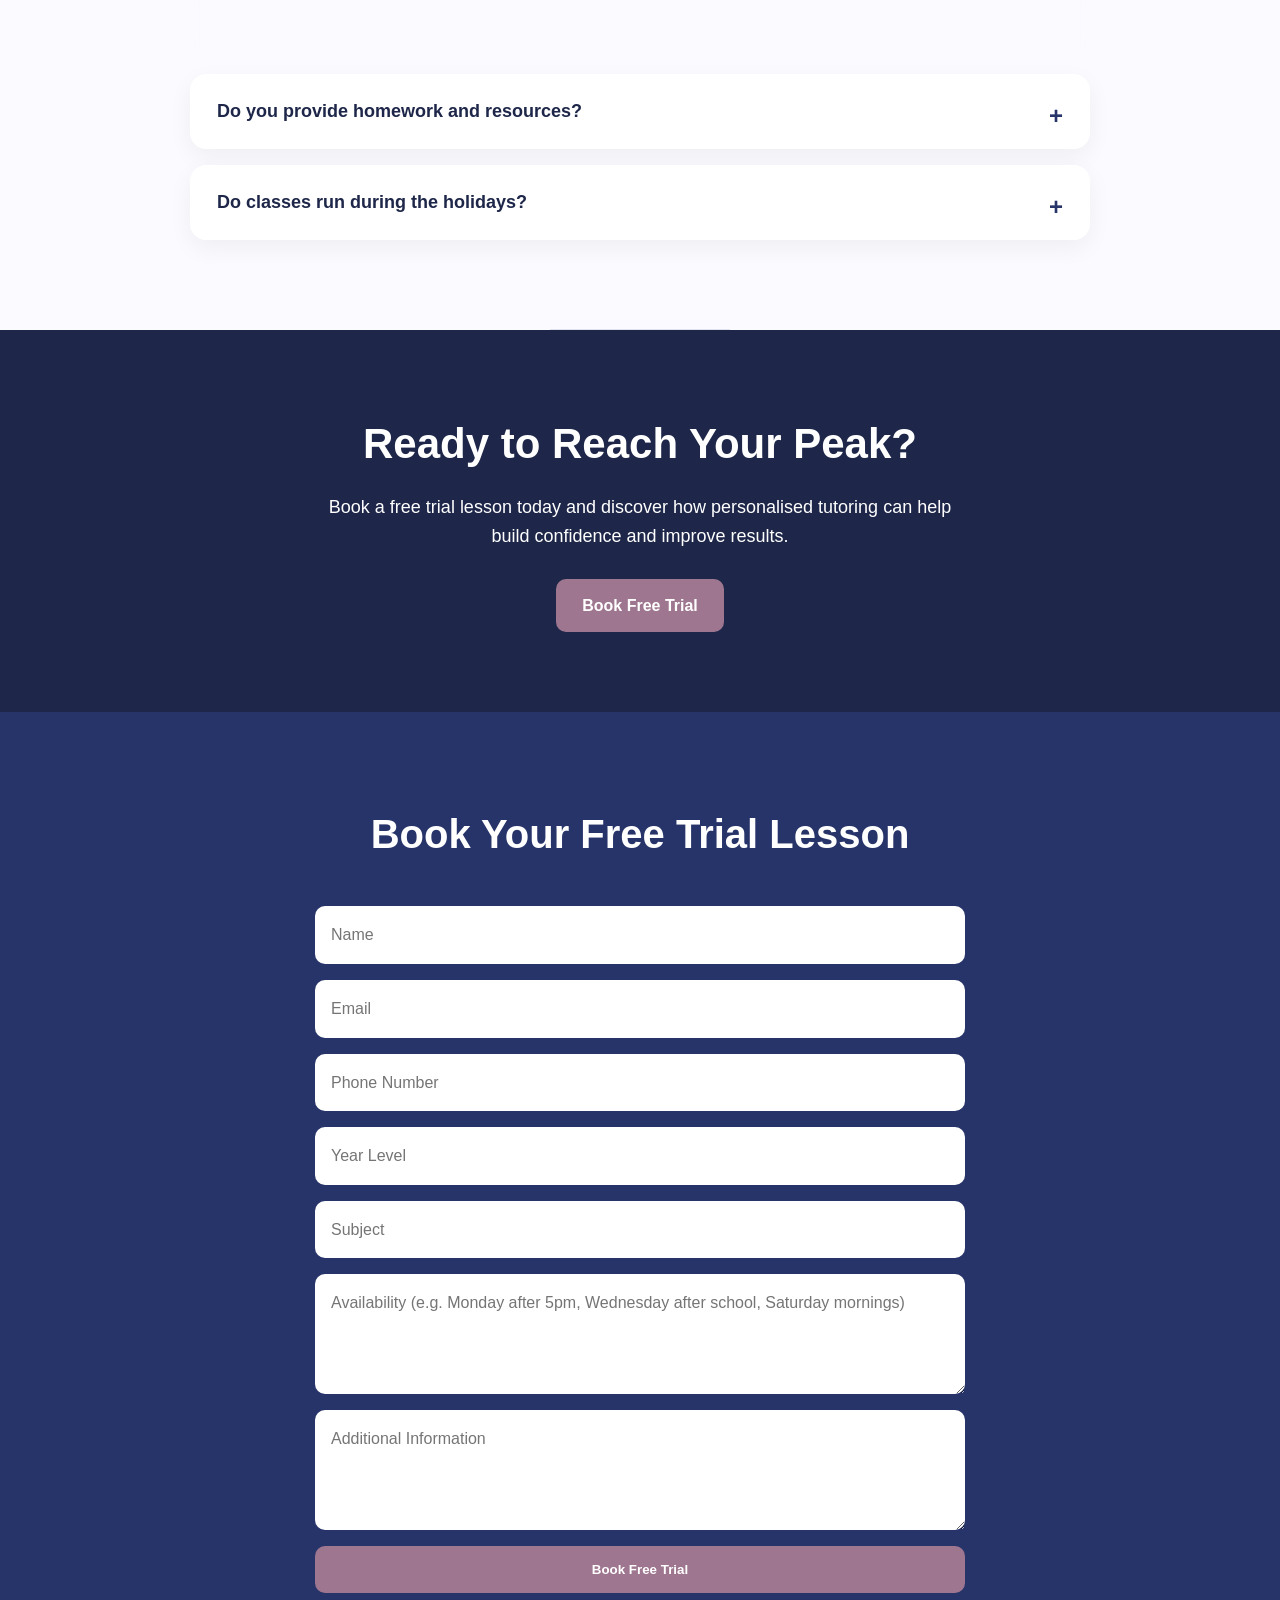
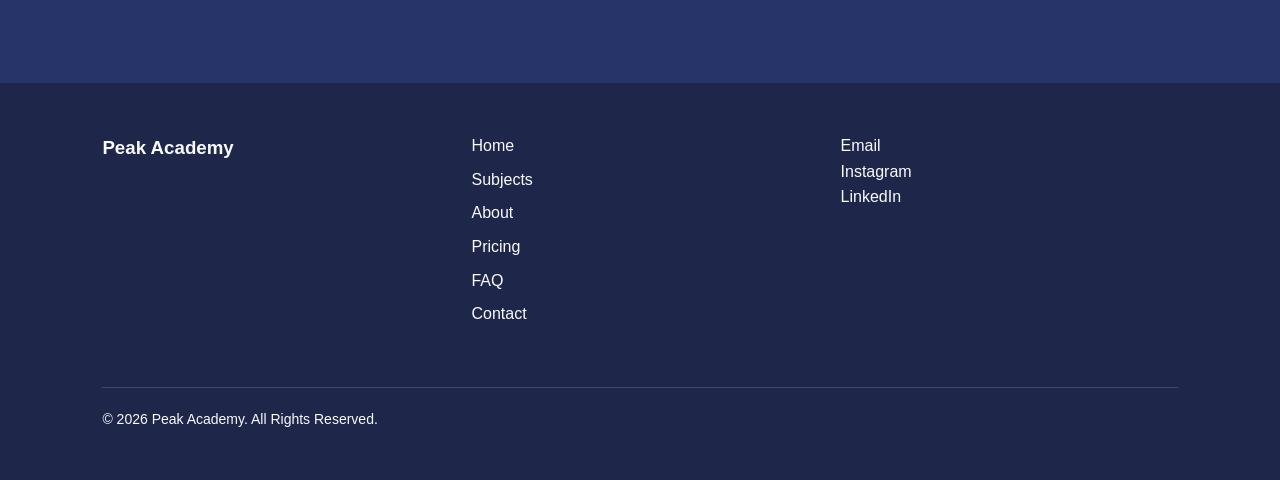
==== commit d2e59d0c: "Update site.html" ====
--- a/site.html
+++ b/site.html
@@ -50,8 +50,8 @@
 <section class="stats-section">
 
     <div class="stat">
-        <h3>2+</h3>
-        <p>Years Tutoring Experience</p>
+        <h3>100%</h3>
+        <p>Satisfaction Rate</p>
     </div>
 
     <div class="stat">
@@ -464,4 +464,4 @@
 </footer>
 
 </body>
-</html>+</html>
--- a/style.css
+++ b/style.css
@@ -41,13 +41,13 @@
 }
 
 .logo img {
-    width: 100px;
+    width: 80px;
     height: auto;
     display: block;
 }
 
 .company-name {
-    font-size: 28px;
+    font-size: 22px;
     font-weight: 700;
     color: #1E2749;
     line-height: 1;
@@ -964,4 +964,4 @@
     color: #5C6270;
     font-size: 18px;
     line-height: 1.7;
-}+}
